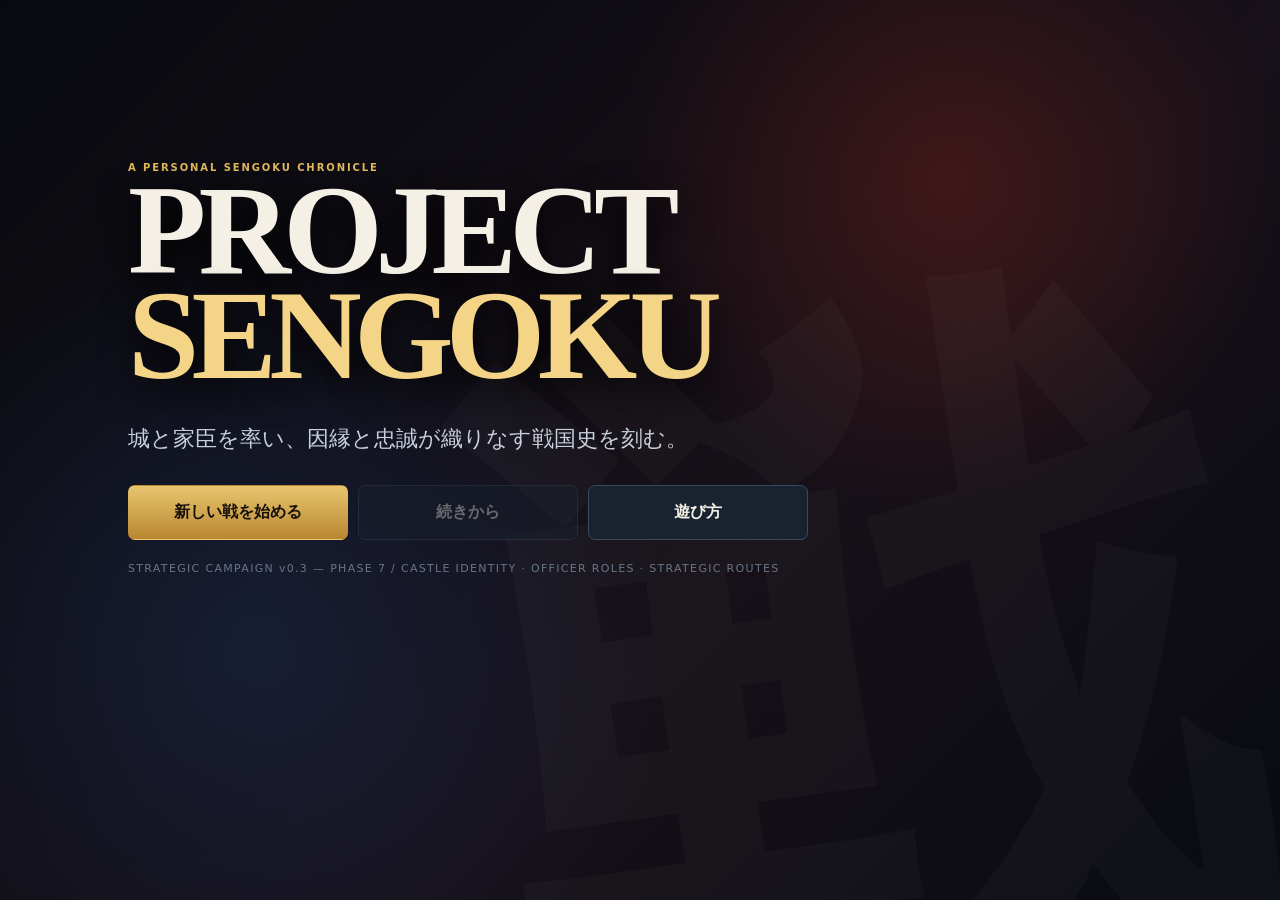
==== Project_Sengoku_GitHub_Pages_Core_Phase7/index.html @ 26a8bd22 "Add files via upload" ====
<!doctype html>
<html lang="ja">
<head>
  <meta charset="utf-8">
  <meta name="viewport" content="width=device-width,initial-scale=1,viewport-fit=cover">
  <meta name="theme-color" content="#090c12">
  <meta name="apple-mobile-web-app-capable" content="yes">
  <meta name="apple-mobile-web-app-status-bar-style" content="black-translucent">
  <link rel="manifest" href="manifest.webmanifest">
  <title>Project Sengoku — Strategic Campaign v0.3</title>
  <link rel="stylesheet" href="styles/tokens.css">
  <link rel="stylesheet" href="styles/base.css">
  <link rel="stylesheet" href="styles/layout.css">
  <link rel="stylesheet" href="styles/components.css">
  <link rel="stylesheet" href="styles/responsive.css">
  <script defer src="src/namespace.js"></script>
  <script defer src="src/config/constants.js"></script>
  <script defer src="src/config/balance.js"></script>
  <script defer src="src/data/factions.js"></script>
  <script defer src="src/data/castles.js"></script>
  <script defer src="src/data/castleTraits.js"></script>
  <script defer src="src/data/officers.js"></script>
  <script defer src="src/data/tactics.js"></script>
  <script defer src="src/data/unitTypes.js"></script>
  <script defer src="src/data/events.js"></script>
  <script defer src="src/data/contentPacks.js"></script>
  <script defer src="src/data/eventExtensions.js"></script>
  <script defer src="src/data/difficulties.js"></script>
  <script defer src="src/data/scenarios.js"></script>
  <script defer src="src/data/diplomacy.js"></script>
  <script defer src="src/state/schema.js"></script>
  <script defer src="src/state/createInitialState.js"></script>
  <script defer src="src/state/validateState.js"></script>
  <script defer src="src/state/migrateState.js"></script>
  <script defer src="src/systems/officerSystem.js"></script>
  <script defer src="src/systems/unitSystem.js"></script>
  <script defer src="src/systems/armySystem.js"></script>
  <script defer src="src/systems/relationshipSystem.js"></script>
  <script defer src="src/systems/loyaltySystem.js"></script>
  <script defer src="src/systems/rivalrySystem.js"></script>
  <script defer src="src/systems/eventSystem.js"></script>
  <script defer src="src/systems/prisonerSystem.js"></script>
  <script defer src="src/systems/diplomacySystem.js"></script>
  <script defer src="src/systems/releaseSystem.js"></script>
  <script defer src="src/systems/domesticSystem.js"></script>
  <script defer src="src/systems/victorySystem.js"></script>
  <script defer src="src/systems/siegeSystem.js"></script>
  <script defer src="src/systems/battleSystem.js"></script>
  <script defer src="src/systems/aiSystem.js"></script>
  <script defer src="src/systems/turnSystem.js"></script>
  <script defer src="src/systems/battleAdapter.js"></script>
  <script defer src="src/systems/uxSystem.js"></script>
  <script defer src="src/save/saveSystem.js"></script>
  <script defer src="src/ui/dom.js"></script>
  <script defer src="src/ui/uxGuide.js"></script>
  <script defer src="src/ui/mobileCampaign.js"></script>
  <script defer src="src/ui/renderMap.js"></script>
  <script defer src="src/ui/renderOfficers.js"></script>
  <script defer src="src/ui/renderArmy.js"></script>
  <script defer src="src/ui/renderBattle.js"></script>
  <script defer src="src/ui/renderModals.js"></script>
  <script defer src="src/ui/renderEvents.js"></script>
  <script defer src="src/ui/renderDiplomacy.js"></script>
  <script defer src="src/ui/debugPanel.js"></script>
  <script defer src="src/ui/renderApp.js"></script>
  <script defer src="src/main.js"></script>
</head>
<body>
  <a class="skip-link" href="#mainGameContent">ゲーム本編へ移動</a>
  <section id="titleScreen" class="screen active" aria-labelledby="gameTitle">
    <div class="title-box">
      <p class="kicker">A PERSONAL SENGOKU CHRONICLE</p>
      <h1 id="gameTitle">PROJECT<br><span>SENGOKU</span></h1>
      <p class="tagline">城と家臣を率い、因縁と忠誠が織りなす戦国史を刻む。</p>
      <div class="title-actions">
        <button id="newGameButton" class="button primary">新しい戦を始める</button>
        <button id="continueButton" class="button secondary">続きから</button>
        <button id="helpButton" class="button secondary">遊び方</button>
      </div>
      <p class="version">STRATEGIC CAMPAIGN v0.3 — PHASE 7 / CASTLE IDENTITY · OFFICER ROLES · STRATEGIC ROUTES</p>
    </div>
  </section>

  <section id="gameScreen" class="screen">
    <header class="topbar">
      <div><p id="dateLabel" class="kicker">永禄元年</p><h2 id="seasonLabel">春・軍議</h2></div>
      <div id="resourceBar" class="resources"></div>
      <button id="menuButton" class="icon-button" aria-label="メニュー">☰</button>
    </header>
    <section id="guidePanel" class="guide-panel hidden" aria-label="次の行動案内" aria-live="polite"></section>
    <main id="mainGameContent" class="game-layout" tabindex="-1">
      <section id="mapPanel" class="panel map-panel">
        <div class="panel-heading"><div><p class="kicker">SENGOKU CAMPAIGN</p><h3 id="campaignMapTitle">戦国戦線</h3></div><strong id="victoryGoal" class="goal">全城を支配</strong></div>
        <div class="map-scroll-shell"><div id="mapArea" class="map-area"><svg id="roadLayer" class="roads" viewBox="0 0 1000 480" preserveAspectRatio="none"></svg><div id="castleLayer"></div><div id="armyLayer" class="army-layer"></div><p id="mapNote" class="map-note"></p></div></div><div id="mobileSelectionDock" class="mobile-selection-dock" aria-live="polite"></div>
      </section>
      <aside id="sidePanel" class="panel side-panel">
        <div class="panel-heading"><div><p class="kicker">CASTLE & RETAINERS</p><h3>城と家臣</h3></div><button id="chronicleButton" class="text-button">戦国記</button></div>
        <div id="castleDetail"></div>
        <div class="log-wrap"><p class="kicker">軍議記録</p><div id="eventLog" class="event-log"></div><button id="nextSeasonButton" class="end-turn"><span>今季の命令を終了</span><strong>季節を進める</strong></button></div>
      </aside>
      <section id="councilPanel" class="panel council-panel"><div class="panel-heading"><div><p class="kicker">RETAINER PROPOSALS</p><h3 id="councilTitle">最初の一手</h3></div><span id="phaseBadge" class="badge">初陣前</span></div><div id="proposalList" class="proposals"></div></section>
    </main>
  </section>

  <nav id="mobileNav" class="mobile-nav" aria-label="戦略画面ナビゲーション">
    <button type="button" data-mobile-nav="map" aria-current="page"><span aria-hidden="true">地</span><strong>地図</strong></button>
    <button type="button" data-mobile-nav="side"><span aria-hidden="true">城</span><strong>城</strong></button>
    <button type="button" data-mobile-nav="council"><span aria-hidden="true">議</span><strong>軍議</strong></button>
    <button type="button" data-mobile-end-turn data-mobile-nav="end-turn"><span aria-hidden="true">季</span><strong>次季</strong></button>
    <button type="button" data-mobile-nav="menu"><span aria-hidden="true">☰</span><strong>メニュー</strong></button>
  </nav>

  <div id="modalBackdrop" class="modal-backdrop hidden"><section class="modal" role="dialog" aria-modal="true" aria-labelledby="modalHeading" tabindex="-1"><button id="modalCloseButton" class="modal-close" aria-label="閉じる">×</button><div id="modalContent"></div></section></div>


  <div id="campaignRotateOverlay" class="campaign-rotate-overlay" aria-hidden="true">
    <div class="campaign-rotate-card">
      <div class="rotate-phone" aria-hidden="true">▯↻</div>
      <strong>横向きでプレイしてください</strong>
      <small>Project Sengokuはスマートフォン横画面を基準に設計されています。</small>
    </div>
  </div>

  <div id="tacticalOverlay" class="tactical-overlay hidden" aria-hidden="true">
    <iframe id="tacticalFrame" title="Project Sengoku リアルタイム会戦" allow="fullscreen" loading="eager"></iframe>
  </div>
  <div id="toast" class="toast" role="status" aria-live="polite"></div>
  <aside id="debugPanel" class="debug-panel hidden" aria-label="デバッグパネル"></aside>
  <input id="saveImportInput" type="file" accept="application/json,.json" class="hidden">
</body>
</html>
---- Project_Sengoku_GitHub_Pages_Core_Phase7/styles/tokens.css ----
:root {
  --bg: #090c12; --panel: #121923; --panel-2: #192332; --line: #344257;
  --text: #f4f0e6; --muted: #9eaaba; --gold: #e2b95c; --gold-2: #f4d486;
  --blue: #4f84e8; --red: #d65353; --green: #55bd78; --danger: #e37974;
  --shadow: 0 22px 65px rgba(0,0,0,.43); --radius: 10px;
  font-family: "Hiragino Sans", "Yu Gothic", "Noto Sans JP", system-ui, sans-serif;
}
---- Project_Sengoku_GitHub_Pages_Core_Phase7/styles/base.css ----
* { box-sizing: border-box; }
html, body { margin: 0; min-height: 100%; background: var(--bg); color: var(--text); }
button, select, input, textarea { font: inherit; }
button { cursor: pointer; }
button:disabled { cursor: not-allowed; opacity: .38; }
h1, h2, h3, h4 { font-family: Georgia, "Yu Mincho", serif; }
.hidden { display: none !important; }
.screen { display: none; min-height: 100vh; }
.screen.active { display: block; }
.kicker { margin: 0 0 5px; color: var(--gold); font-size: 10px; font-weight: 900; letter-spacing: .19em; }
.muted { color: var(--muted); }
.good { color: #8cd7a8; }
.bad { color: #e9938e; }
.major { color: #f0cf7a; font-weight: 800; }
.panel { background: rgba(18,25,35,.97); border: 1px solid #2e3b4f; border-radius: var(--radius); box-shadow: var(--shadow); }
.button { border: 1px solid transparent; border-radius: 7px; padding: 11px 16px; font-weight: 900; color: var(--text); }
.button:hover:not(:disabled) { transform: translateY(-1px); }
.button.primary { background: linear-gradient(#e9c56f,#b98631); color: #17110a; }
.button.secondary { background: #192330; border-color: #3b4a60; }
.button.danger { background: #4a2327; border-color: #824047; color: #ffd9d6; }
.wide { width: 100%; }
.text-button { border: 0; background: transparent; color: var(--gold-2); font-weight: 800; }
.badge { padding: 5px 9px; border: 1px solid #40516a; border-radius: 16px; color: #b7c2d0; font-size: 9px; }

.skip-link { position: fixed; left: 12px; top: 12px; z-index: 100; transform: translateY(-180%); padding: 10px 14px; border-radius: 6px; background: #f4d486; color: #17110a; font-weight: 900; }
.skip-link:focus { transform: translateY(0); }
button:focus-visible, select:focus-visible, input:focus-visible, textarea:focus-visible, [tabindex]:focus-visible { outline: 3px solid var(--gold-2); outline-offset: 3px; }
kbd { display: inline-block; min-width: 1.8em; padding: 2px 6px; border: 1px solid #627089; border-bottom-width: 2px; border-radius: 4px; background: #0a1018; color: #f4f0e6; text-align: center; font-size: .86em; }
body.large-text { font-size: 118%; }
body.large-text .kicker, body.large-text small, body.large-text .resource span { font-size: .72rem; }
body.high-contrast { --bg: #000; --panel: #080808; --panel-2: #111; --line: #f4d486; --text: #fff; --muted: #e2e2e2; }
body.high-contrast .panel, body.high-contrast .resource, body.high-contrast .choice, body.high-contrast .command, body.high-contrast .modal { border-color: #e8d699; }
body.high-contrast .text-button, body.high-contrast .kicker { color: #ffe788; }
body.reduced-motion *, body.reduced-motion *::before, body.reduced-motion *::after { scroll-behavior: auto !important; animation: none !important; transition: none !important; }
---- Project_Sengoku_GitHub_Pages_Core_Phase7/styles/layout.css ----
#titleScreen { position: relative; overflow: hidden; background: radial-gradient(circle at 74% 20%,rgba(160,43,31,.3),transparent 28%),radial-gradient(circle at 20% 72%,rgba(35,70,132,.28),transparent 34%),linear-gradient(135deg,#080a0f,#171018 60%,#080b11); }
#titleScreen::after { content: "戦"; position: absolute; right: 3vw; bottom: -18vh; font: 700 min(72vw,760px)/1 serif; color: rgba(255,255,255,.025); transform: rotate(-8deg); }
.title-box { position: relative; z-index: 1; width: min(720px,calc(100vw - 40px)); margin-left: clamp(25px,10vw,150px); padding-top: clamp(90px,18vh,185px); }
.title-box h1 { margin: 0; font: 700 clamp(64px,10vw,140px)/.82 Georgia,"Yu Mincho",serif; letter-spacing: -.06em; text-shadow: 0 12px 35px #000; }
.title-box h1 span { color: var(--gold-2); }
.tagline { margin: 32px 0 28px; color: #c7d0dc; font-size: clamp(17px,2vw,22px); line-height: 1.7; }
.title-actions { display: flex; gap: 10px; flex-wrap: wrap; }
.title-actions .button { min-width: 220px; padding: 16px 24px; }
.version { margin-top: 22px; color: #697688; font-size: 11px; letter-spacing: .12em; }
.topbar { min-height: 84px; padding: 13px clamp(14px,3vw,42px); display: grid; grid-template-columns: 1fr auto 44px; gap: 18px; align-items: center; background: #0b1018; border-bottom: 1px solid #283548; }
.topbar h2 { margin: 0; font-size: 25px; }
.resources { display: flex; gap: 7px; }
.resource { min-width: 72px; padding: 8px 10px; background: #111925; border: 1px solid #2d3a4e; border-radius: 6px; }
.resource span { display: block; color: var(--muted); font-size: 9px; }
.resource strong { font-size: 16px; }
.icon-button { width: 42px; height: 42px; border: 1px solid #36455b; background: #151e29; color: white; border-radius: 7px; font-size: 19px; }
.game-layout { display: grid; grid-template-columns: minmax(610px,1fr) 365px; grid-template-areas: "map side" "council side"; gap: 14px; padding: 14px clamp(14px,3vw,42px) 30px; max-width: 1540px; margin: 0 auto; }
.map-panel { grid-area: map; overflow: hidden; }
.side-panel { grid-area: side; display: flex; flex-direction: column; min-height: 690px; }
.council-panel { grid-area: council; }
.panel-heading { min-height: 65px; padding: 13px 16px; display: flex; justify-content: space-between; align-items: center; border-bottom: 1px solid #2b384b; }
.panel-heading h3 { margin: 0; font-size: 22px; }
.goal { color: var(--gold-2); font-size: 14px; }
.map-area { position: relative; height: 480px; overflow: hidden; background: radial-gradient(circle at 50% 45%,rgba(83,105,141,.15),transparent 45%),linear-gradient(145deg,#182332,#101722); }
.roads { position: absolute; inset: 0; width: 100%; height: 100%; pointer-events: none; }
.roads line { stroke: #6a7484; stroke-width: 4; stroke-linecap: round; opacity: .65; }
.roads line.front { stroke: #b5904d; stroke-dasharray: 10 8; opacity: .9; }
.map-note { position: absolute; left: 15px; bottom: 14px; max-width: 430px; margin: 0; padding: 10px 12px; background: rgba(7,11,17,.82); border: 1px solid #35435a; border-radius: 6px; color: #c5cfdb; font-size: 11px; line-height: 1.55; }
.log-wrap { margin-top: auto; padding: 14px; }
.event-log { height: 145px; overflow: auto; padding: 9px; background: #080d13; border: 1px solid #29374a; border-radius: 6px; color: #cbd3df; font-size: 10px; line-height: 1.6; }
.event-log div { padding: 3px 0; border-bottom: 1px solid rgba(255,255,255,.035); }

.guide-panel { max-width: 1540px; margin: 14px auto 0; padding: 0 clamp(14px,3vw,42px); }
.map-scroll-shell { width: 100%; overflow: hidden; }
.mobile-nav { display: none; }
---- Project_Sengoku_GitHub_Pages_Core_Phase7/styles/components.css ----
.castle { position: absolute; transform: translate(-50%,-50%); width: 132px; padding: 10px; border-radius: 8px; color: white; background: #152033; border: 2px solid currentColor; box-shadow: 0 12px 25px rgba(0,0,0,.38); text-align: center; }
.castle.f-aotsuki { color: #7caaff; background: rgba(23,43,78,.95); }
.castle.f-tokizawa { color: #f07d79; background: rgba(68,28,31,.95); }
.castle.f-yukishiro { color: #78d99a; background: rgba(24,67,45,.95); }
.castle.selected { outline: 3px solid #ffe2a0; outline-offset: 5px; }
.castle.scouted::after { content: "偵察済"; position: absolute; right: -9px; top: -10px; padding: 2px 5px; border-radius: 10px; background: #243044; color: #f3d786; font-size: 8px; }
.castle strong, .castle small { display: block; }
.castle small { margin-top: 4px; color: #dce4ef; font-size: 9px; }
.castle-detail { padding: 14px; }
.castle-title { display: flex; justify-content: space-between; align-items: flex-start; }
.castle-title h3 { margin: 0; font-size: 27px; }
.stat-grid { display: grid; grid-template-columns: 1fr 1fr; gap: 7px; margin: 12px 0; }
.stat-grid div { padding: 9px 10px; background: #0c121a; border: 1px solid #29364a; border-radius: 6px; }
.stat-grid span { color: var(--muted); font-size: 9px; }
.stat-grid strong { float: right; }
.officer-line { display: flex; align-items: center; gap: 8px; padding: 8px; border: 1px solid transparent; border-radius: 7px; cursor: pointer; }
.officer-line:hover { background: #202b3a; border-color: #45566f; }
.officer-seal { display: grid; place-items: center; width: 32px; height: 32px; border: 1px solid #526078; border-radius: 50%; color: var(--gold); font: 700 15px serif; }
.officer-line small { display: block; color: var(--muted); }
.command-grid { display: grid; grid-template-columns: 1fr 1fr; gap: 7px; margin-top: 10px; }
.command { min-height: 60px; padding: 8px; background: #16202c; border: 1px solid #334258; border-radius: 7px; color: white; text-align: left; }
.command strong, .command small { display: block; }
.command small { margin-top: 3px; color: var(--muted); font-size: 8px; }
.command.attack { border-color: #704047; }
.end-turn { width: 100%; margin-top: 9px; padding: 12px 15px; display: flex; justify-content: space-between; align-items: center; background: linear-gradient(#3b2d17,#241c10); border: 1px solid #82642c; border-radius: 7px; color: #f2ce76; }
.end-turn span { font-size: 9px; }
.proposals { display: grid; grid-template-columns: repeat(3,1fr); gap: 9px; padding: 12px; }
.proposal { padding: 11px; background: #151e29; border: 1px solid #303e53; border-radius: 7px; }
.proposal h4 { margin: 3px 0 6px; font-size: 16px; }
.proposal p { min-height: 48px; margin: 0; color: #b8c3d1; font-size: 10px; line-height: 1.5; }
.proposal .button { width: 100%; margin-top: 9px; padding: 8px; font-size: 10px; }
.modal-backdrop { position: fixed; inset: 0; z-index: 80; display: grid; place-items: center; padding: 18px; background: rgba(0,0,0,.76); backdrop-filter: blur(5px); }
.modal { position: relative; width: min(760px,100%); max-height: 92vh; overflow: auto; padding: 25px; background: #121923; border: 1px solid #45536a; border-radius: 10px; box-shadow: 0 30px 100px #000; }
.modal-close { position: absolute; right: 10px; top: 9px; width: 34px; height: 34px; border: 0; background: transparent; color: #a4b0c1; font-size: 25px; }
.modal h2 { margin: 0 0 10px; font-size: 29px; }
.modal p { color: #bdc7d4; line-height: 1.72; }
.modal-actions { display: flex; justify-content: flex-end; gap: 8px; margin-top: 17px; flex-wrap: wrap; }
.choices { display: grid; gap: 8px; margin-top: 12px; }
.choice { padding: 12px; background: #17212e; border: 1px solid #35445a; border-radius: 7px; color: white; text-align: left; }
.choice strong, .choice small { display: block; }
.choice small { margin-top: 4px; color: #aeb9c7; font-size: 9px; }
.choice:disabled { cursor: not-allowed; opacity: .72; }
.event-view { max-height: 78vh; overflow-y: auto; overscroll-behavior: contain; }
.event-choices { grid-template-columns: 1fr; }
.event-choice:focus-visible { outline: 3px solid #e2b95c; outline-offset: 2px; }
.field { display: block; margin: 11px 0; }
.field span { display: block; margin-bottom: 5px; color: var(--muted); font-size: 9px; }
.field select, .field input, .field textarea { width: 100%; padding: 11px; background: #0f1620; color: white; border: 1px solid #35445a; border-radius: 6px; }
.field textarea { min-height: 180px; font-family: ui-monospace, monospace; font-size: 11px; }
.record { padding: 10px 0; border-bottom: 1px solid #2c394c; }
.record strong { color: var(--gold-2); }
.loyalty-meter { height: 9px; margin: 9px 0; background: #090e15; border: 1px solid #2e3a4d; border-radius: 9px; overflow: hidden; }
.loyalty-meter i { display: block; height: 100%; background: linear-gradient(90deg,#b63f45,#e0b95c 48%,#55bd78); }
.toast { position: fixed; left: 50%; bottom: 24px; z-index: 90; transform: translate(-50%,15px); opacity: 0; padding: 10px 16px; background: #202a38; border: 1px solid #4b5c73; border-radius: 6px; transition: .2s; pointer-events: none; }
.toast.show { transform: translate(-50%,0); opacity: 1; }
.toast.error { border-color: #a34d55; color: #ffd9d6; }
.debug-panel { position: fixed; z-index: 70; top: 10px; right: 10px; width: min(430px,calc(100vw - 20px)); max-height: calc(100vh - 20px); overflow: auto; padding: 14px; background: rgba(8,12,18,.98); border: 1px solid #7b6530; border-radius: 8px; box-shadow: var(--shadow); }
.debug-panel h3 { margin: 0 0 8px; }
.debug-actions { display: grid; grid-template-columns: 1fr 1fr; gap: 6px; }
.debug-panel pre { max-height: 250px; overflow: auto; padding: 8px; background: #030507; color: #bcd0e5; font-size: 9px; white-space: pre-wrap; }
.diplomacy-stats { display: grid; grid-template-columns: repeat(4,1fr); gap: 7px; margin: 12px 0; }
.diplomacy-stats div { padding: 9px; background: #0c121a; border: 1px solid #29364a; border-radius: 6px; }
.diplomacy-stats span,.diplomacy-stats strong { display: block; }
.diplomacy-stats span { color: var(--muted); font-size: 9px; }
.diplomacy-actions { display: grid; grid-template-columns: repeat(3,1fr); gap: 7px; margin: 12px 0; }
.diplomacy-actions .button { min-height: 52px; text-align: left; }
.diplomacy-actions small { display: block; margin-top: 3px; color: var(--muted); font-size: 8px; }
.diplomacy-actions button:disabled { opacity: .45; cursor: not-allowed; }
.diplomacy-options { margin-top: 12px; padding: 10px; border: 1px solid #35445a; border-radius: 7px; }

.guide-primary { display: flex; align-items: center; justify-content: space-between; gap: 18px; padding: 14px 16px; border: 1px solid #4d5d76; border-radius: 10px; background: linear-gradient(135deg,rgba(31,44,61,.98),rgba(21,29,41,.98)); box-shadow: var(--shadow); }
.guide-primary strong { display: block; color: var(--gold-2); font-size: 18px; }
.guide-primary p:not(.kicker) { margin: 5px 0 0; color: #c3cedb; line-height: 1.55; font-size: 12px; }
.guide-actions { display: flex; gap: 8px; flex-wrap: wrap; flex: 0 0 auto; }
.tutorial-checklist { display: grid; grid-template-columns: auto 1fr auto; align-items: center; gap: 15px; margin-top: 8px; padding: 10px 14px; border: 1px solid #344257; border-radius: 8px; background: rgba(9,14,21,.93); }
.tutorial-checklist ol { display: flex; gap: 8px 14px; flex-wrap: wrap; margin: 0; padding: 0; list-style: none; }
.tutorial-checklist li { color: #c4ceda; font-size: 10px; }
.tutorial-checklist li span { display: inline-block; width: 18px; color: #7f8b9c; }
.tutorial-checklist li.done { color: #85d8a2; text-decoration: line-through; text-decoration-thickness: 1px; }
.tutorial-checklist li.done span { color: #85d8a2; }
.help-grid { display: grid; grid-template-columns: 1fr 1fr; gap: 12px; margin: 12px 0; }
.help-grid section, details { padding: 12px; border: 1px solid #344257; border-radius: 8px; background: #0d141e; }
.help-grid h3 { margin-top: 0; }
details { margin-top: 9px; }
summary { cursor: pointer; color: var(--gold-2); font-weight: 900; }
.glossary { display: grid; grid-template-columns: max-content 1fr; gap: 8px 12px; }
.glossary dt { color: var(--gold-2); font-weight: 900; }
.glossary dd { margin: 0; color: #bec9d6; }
.settings-list { display: grid; gap: 8px; margin: 14px 0; }
.toggle-row { display: flex; align-items: center; justify-content: space-between; gap: 18px; padding: 12px; border: 1px solid #344257; border-radius: 8px; background: #0d141e; }
.toggle-row span { display: block; }
.toggle-row strong, .toggle-row small { display: block; }
.toggle-row small { margin-top: 4px; color: var(--muted); }
.toggle-row input { width: 24px; height: 24px; flex: 0 0 auto; accent-color: var(--gold); }
.setup-guide-toggle { margin: 11px 0; }
.officer-line { width: 100%; background: transparent; color: inherit; text-align: left; }
.officer-line > span:last-child { min-width: 0; }
.mobile-nav button[aria-current="page"] { color: var(--gold-2); border-color: var(--gold); }

/* Core v1.0 final readability */
.modal, .record, .proposal, .choice, .guide-primary { overflow-wrap: anywhere; }
.modal pre { max-width: 100%; overflow: auto; }
.ending-stats { display: grid; grid-template-columns: repeat(3,minmax(0,1fr)); gap: 8px; margin: 16px 0; }
.ending-stats div { min-width: 0; padding: 11px; border: 1px solid #344257; border-radius: 8px; background: #0d141e; }
.ending-stats span, .ending-stats strong { display: block; }
.ending-stats span { color: var(--muted); font-size: 9px; }
.ending-stats strong { margin-top: 4px; color: var(--gold-2); }
:focus-visible { outline: 3px solid #e2b95c; outline-offset: 2px; }

/* Playable Loop Phase 2: mobile-first Army Marching */
.army-layer { position: absolute; inset: 0; z-index: 6; pointer-events: none; }
.army-marker { position: absolute; transform: translate(-50%,-50%); min-width: 112px; min-height: 52px; padding: 7px 9px 7px 34px; border: 2px solid #e6c76e; border-radius: 10px; background: rgba(27,31,39,.96); color: #fff5d6; text-align: left; box-shadow: 0 12px 28px rgba(0,0,0,.48); pointer-events: auto; z-index: 8; }
.army-marker.player { border-color: #f0cf7a; background: linear-gradient(145deg,rgba(55,45,23,.98),rgba(24,29,38,.98)); }
.army-marker.enemy { border-color: #e16f6b; }
.army-marker strong, .army-marker small { display: block; white-space: nowrap; }
.army-marker strong { font-size: 11px; }
.army-marker small { margin-top: 2px; color: #d7dce4; font-size: 8px; }
.army-flag { position: absolute; left: 8px; top: 9px; display: grid; place-items: center; width: 20px; height: 30px; background: #e0b95c; color: #17110a; font: 900 12px serif; clip-path: polygon(0 0,100% 0,100% 74%,50% 100%,0 74%); }
.army-summary-strip { display: grid; grid-template-columns: repeat(3,minmax(0,1fr)); gap: 7px; margin: 12px 0; }
.army-summary-strip span { min-width: 0; padding: 9px; border: 1px solid #344257; border-radius: 7px; background: #0d141e; color: var(--muted); font-size: 9px; }
.army-summary-strip strong { display: block; margin-top: 4px; color: var(--gold-2); font-size: 13px; overflow-wrap: anywhere; }
.army-unit-builder { display: grid; gap: 9px; margin: 12px 0; }
.army-unit-card { padding: 11px; border: 1px solid #344257; border-radius: 9px; background: #0d141e; }
.army-unit-card.commander { border-color: #876b2d; background: linear-gradient(145deg,#17160f,#0d141e); }
.army-unit-card .field { margin: 7px 0; }
.army-unit-row { display: grid; grid-template-columns: 1fr 1fr; gap: 8px; }
.army-detail-units { display: grid; gap: 0; }


/* Playable Loop Phase 3: Domestic MVP */
.domestic-stats { grid-template-columns: repeat(2,minmax(0,1fr)); }
.domestic-economy-strip { display: grid; grid-template-columns: repeat(4,minmax(0,1fr)); gap: 7px; margin: 10px 0 12px; }
.domestic-economy-strip span { min-width: 0; padding: 8px 9px; border: 1px solid #3b4659; border-radius: 7px; background: linear-gradient(145deg,#101923,#0a1119); color: var(--muted); font-size: 8px; }
.domestic-economy-strip strong { display: block; margin-top: 3px; color: var(--gold-2); font-size: 12px; overflow-wrap: anywhere; }
.army-cost-strip { margin-top: 8px; }
.army-upkeep-hint { padding: 9px 10px; border-left: 3px solid #8b6e31; background: rgba(50,41,21,.38); border-radius: 5px; }

/* Phase 4: full-screen mobile Tactical Battle boundary */
.tactical-overlay { position: fixed; inset: 0; z-index: 3000; width: 100vw; height: 100dvh; background: #080b0d; padding: 0; margin: 0; }
.tactical-overlay.hidden { display: none !important; }
.tactical-overlay iframe { width: 100%; height: 100%; border: 0; display: block; background: #10130e; }
body.tactical-open { overflow: hidden; touch-action: none; }
.army-marker.in-battle { z-index: 12; box-shadow: 0 0 0 2px rgba(221,179,79,.65), 0 0 22px rgba(221,93,63,.55); }
.army-marker.in-battle .army-flag { animation: tacticalPulse 1.1s ease-in-out infinite alternate; }
@keyframes tacticalPulse { from { transform: scale(.94); } to { transform: scale(1.08); } }

/* Phase 5 — Siege / occupation loop */
.army-marker.besieging { z-index: 13; border-color: #e29c45; box-shadow: 0 0 0 2px rgba(226,156,69,.4), 0 0 24px rgba(202,79,42,.5); }
.army-marker.besieging .army-flag { background: #d96a3d; color: #fff6e7; animation: siegePulse 1.25s ease-in-out infinite alternate; }
@keyframes siegePulse { from { transform: translateY(0) scale(.96); } to { transform: translateY(-2px) scale(1.06); } }
.siege-status-card, .siege-result { margin: 10px 0; padding: 11px 12px; border: 1px solid #805d2b; border-radius: 9px; background: linear-gradient(145deg,rgba(62,39,22,.9),rgba(18,21,27,.98)); }
.siege-status-card strong, .siege-result strong { color: #f2d38a; }
.siege-status-card p, .siege-result p { margin: 6px 0; }
.siege-status-card small, .siege-result small { color: #d9c8a5; }
.siege-meter { height: 8px; margin: 8px 0; overflow: hidden; border: 1px solid #4c3d2a; border-radius: 999px; background: #090c10; }
.siege-meter > span { display: block; height: 100%; max-width: 100%; border-radius: inherit; background: linear-gradient(90deg,#b85e39,#e8bd63); }
.siege-result.captured { border-color: #7a6d2d; background: linear-gradient(145deg,rgba(56,53,20,.82),rgba(19,26,23,.98)); }
.siege-result.holding { border-color: #9a562f; }

/* Phase 6 — Mobile Campaign UX */
.mobile-selection-dock { display: none; }
.campaign-rotate-overlay { display: none; }
.mobile-nav button span, .mobile-nav button strong { display: block; }
.mobile-nav button span { font: 800 16px/1 Georgia,"Yu Mincho",serif; color: #e7c76f; }
.mobile-nav button strong { margin-top: 2px; font-size: 9px; }
.mobile-nav button[aria-current="page"] { border-color: #876b2d; background: linear-gradient(180deg,rgba(76,61,29,.6),rgba(24,30,39,.95)); color: #fff3d0; }
.mobile-nav [data-mobile-end-turn] { border-color: rgba(185,134,49,.48); background: rgba(80,57,24,.42); }

/* Phase 7 — strategic depth: castle identity, officer roles, strategic routes */
.castle-profile-mini { position: absolute; left: 5px; top: 5px; display: grid; place-items: center; width: 19px; height: 19px; border-radius: 50%; border: 1px solid currentColor; background: rgba(5,8,12,.55); font-style: normal; font-size: 8px; }
.castle-identity-card { display: grid; grid-template-columns: 46px minmax(0,1fr); gap: 10px; align-items: start; margin: 9px 0; padding: 10px; border: 1px solid #46546a; border-radius: 9px; background: linear-gradient(135deg,#161f2b,#0d141e); }
.castle-identity-icon { display: grid; place-items: center; width: 46px; height: 46px; border: 1px solid #806833; border-radius: 50%; background: #2b2416; color: #f0cf78; font: 800 14px/1 Georgia,"Yu Mincho",serif; }
.castle-identity-card small,.castle-identity-card strong,.castle-identity-card p { display: block; }
.castle-identity-card small { color: #91a0b3; font-size: 8px; }
.castle-identity-card strong { color: #f7df9b; font-size: 15px; }
.castle-identity-card p { margin: 3px 0 5px; color: #bec9d6; font-size: 9px; line-height: 1.45; }
.castle-trait-tags { display: flex; flex-wrap: wrap; gap: 4px; }
.castle-trait-tags em { padding: 2px 6px; border: 1px solid #4b5b72; border-radius: 999px; color: #ccd5e0; background: #111a26; font-style: normal; font-size: 7px; }
.assignment-strip { display: grid; grid-template-columns: repeat(4,minmax(0,1fr)); gap: 5px; margin: 7px 0; }
.assignment-strip span { min-width: 0; padding: 6px 7px; border: 1px solid #3b485c; border-radius: 6px; background: #101823; }
.assignment-strip small,.assignment-strip strong { display: block; overflow: hidden; text-overflow: ellipsis; white-space: nowrap; }
.assignment-strip small { color: #8e9bad; font-size: 7px; }
.assignment-strip strong { margin-top: 2px; color: #f0d581; font-size: 10px; }
.assignment-chip { display: inline-block; margin-left: 5px; padding: 1px 5px; border: 1px solid #59677a; border-radius: 999px; color: #bdc7d3; background: #111923; font-style: normal; font-size: 7px; vertical-align: 2px; }
.assignment-chip.assignment-governor,.assignment-record.assignment-governor { border-color: #8b6f32; color: #f2d27d; }
.assignment-chip.assignment-domestic,.assignment-record.assignment-domestic { border-color: #4e795d; color: #9bdfaf; }
.assignment-chip.assignment-army,.assignment-record.assignment-army { border-color: #81494b; color: #f0a6a8; }
.assignment-record { display: grid; grid-template-columns: auto 1fr auto; align-items: center; gap: 8px; margin: 10px 0; padding: 8px 10px; border: 1px solid #46546a; border-radius: 7px; background: #0d151f; }
.assignment-record span,.assignment-record small { color: #8f9bad; font-size: 8px; }
.assignment-record strong { color: inherit; }
.strategic-route-record { border: 1px solid #52627a; border-radius: 7px; padding: 8px 10px; background: #0e1721; }
---- Project_Sengoku_GitHub_Pages_Core_Phase7/styles/responsive.css ----
@media (max-width: 1050px) {
  .topbar { grid-template-columns: 1fr 44px; }
  .resources { grid-column: 1 / 3; overflow: auto; }
  .game-layout { grid-template-columns: 1fr; grid-template-areas: "map" "side" "council"; }
  .side-panel { min-height: auto; }
  .proposals { grid-template-columns: 1fr; }
  .map-area { height: 430px; }
}
@media (max-width: 620px) {
  .event-view { max-height: calc(100vh - 72px); }
  .title-box { margin-left: 20px; padding-top: 85px; }
  .map-area { height: 390px; }
  .castle { width: 105px; padding: 8px; }
  .castle strong { font-size: 12px; }
  .command-grid { grid-template-columns: 1fr 1fr; }
  .debug-actions { grid-template-columns: 1fr; }
  .diplomacy-stats { grid-template-columns: 1fr 1fr; }
  .diplomacy-actions { grid-template-columns: 1fr 1fr; }
  .diplomacy-actions .button { min-height: 58px; }
}

@media (max-width: 1050px) {
  body { padding-bottom: calc(68px + env(safe-area-inset-bottom)); }
  .guide-panel { margin-top: 10px; }
  .guide-primary { align-items: flex-start; }
  .tutorial-checklist { grid-template-columns: 1fr auto; }
  .tutorial-checklist ol { grid-column: 1 / 3; }
  .mobile-nav { position: fixed; left: 0; right: 0; bottom: 0; z-index: 55; display: grid; grid-template-columns: repeat(5,1fr); padding: 7px 7px calc(7px + env(safe-area-inset-bottom)); background: rgba(8,12,18,.98); border-top: 1px solid #3d4b61; box-shadow: 0 -10px 30px rgba(0,0,0,.42); }
  .mobile-nav button { min-height: 46px; border: 1px solid transparent; border-radius: 6px; background: transparent; color: #c2ccd8; font-size: 10px; font-weight: 900; }
  body.modal-open .mobile-nav { visibility: hidden; pointer-events: none; }
}
@media (max-width: 620px) {
  .topbar { position: sticky; top: 0; z-index: 20; gap: 8px; padding: 10px 12px; }
  .topbar h2 { font-size: 20px; }
  .resources { gap: 5px; padding-bottom: 3px; scroll-snap-type: x proximity; }
  .resource { min-width: 82px; scroll-snap-align: start; }
  .guide-panel { padding: 0 10px; }
  .guide-primary { display: block; padding: 12px; }
  .guide-actions { margin-top: 10px; }
  .guide-actions .button { flex: 1 1 130px; min-height: 46px; }
  .tutorial-checklist { display: block; }
  .tutorial-checklist ol { display: grid; gap: 6px; margin: 9px 0; }
  .game-layout { padding: 10px 10px 24px; }
  .map-panel { overflow: hidden; }
  .map-scroll-shell { overflow-x: auto; overscroll-behavior-x: contain; scrollbar-width: thin; }
  .map-area { width: 760px; height: 390px; }
  .panel-heading { min-height: 58px; padding: 11px 12px; }
  .panel-heading h3 { font-size: 19px; }
  .castle { width: 112px; min-height: 48px; }
  .command, .choice, .button, .end-turn, .icon-button, .text-button { min-height: 44px; }
  .officer-line { min-height: 52px; }
  .modal-backdrop { align-items: end; padding: 0; }
  .modal { width: 100%; max-height: 92dvh; border-radius: 14px 14px 0 0; padding: 22px 16px calc(22px + env(safe-area-inset-bottom)); }
  .modal h2 { font-size: 24px; padding-right: 35px; }
  .modal-actions { display: grid; grid-template-columns: 1fr; }
  .modal-actions .button { width: 100%; }
  .help-grid { grid-template-columns: 1fr; }
  .glossary { grid-template-columns: 1fr; }
  .glossary dd { margin-bottom: 8px; }
  .toggle-row { align-items: flex-start; }
  .toast { width: calc(100vw - 24px); bottom: calc(78px + env(safe-area-inset-bottom)); text-align: center; }
}

@media (max-width: 620px) {
  .ending-stats { grid-template-columns: 1fr 1fr; }
  .ending-stats strong { font-size: 12px; }
  .record p, .proposal p, .modal p, .choice small { overflow-wrap: anywhere; }
}

/* Phase 2 mobile-first Army controls */
@media (max-width: 620px) {
  .army-marker { min-width: 102px; min-height: 48px; padding: 6px 7px 6px 31px; }
  .army-marker strong { font-size: 10px; }
  .army-marker small { font-size: 7px; }
  .army-summary-strip { grid-template-columns: repeat(3,minmax(76px,1fr)); overflow-x: auto; }
  .army-unit-row { grid-template-columns: 1fr 1fr; }
  .army-unit-card select, .army-unit-card input { min-height: 46px; font-size: 16px; }
}
@media (orientation: landscape) and (max-height: 520px) {
  body { padding-bottom: calc(58px + env(safe-area-inset-bottom)); }
  .topbar { padding-top: calc(6px + env(safe-area-inset-top)); padding-left: calc(10px + env(safe-area-inset-left)); padding-right: calc(10px + env(safe-area-inset-right)); }
  .resources { max-height: 48px; }
  .game-layout { padding-left: calc(8px + env(safe-area-inset-left)); padding-right: calc(8px + env(safe-area-inset-right)); }
  .map-area { height: 330px; }
  .mobile-nav { padding-left: calc(7px + env(safe-area-inset-left)); padding-right: calc(7px + env(safe-area-inset-right)); }
  .modal { max-height: 96dvh; padding-top: 16px; }
  .army-unit-builder { grid-template-columns: repeat(3,minmax(0,1fr)); }
  .army-unit-row { grid-template-columns: 1fr; }
}


/* Phase 3 Domestic MVP mobile-first economy cards */
@media (max-width: 620px) {
  .domestic-stats { grid-template-columns: repeat(2,minmax(0,1fr)); }
  .domestic-economy-strip { grid-template-columns: repeat(4,minmax(84px,1fr)); overflow-x: auto; overscroll-behavior-x: contain; padding-bottom: 2px; }
  .domestic-economy-strip span { scroll-snap-align: start; min-height: 48px; }
  .command-grid .command { min-height: 58px; }
}
@media (orientation: landscape) and (max-height: 520px) {
  .domestic-economy-strip { grid-template-columns: repeat(4,minmax(92px,1fr)); }
  .castle-detail { padding: 10px; }
  .domestic-stats { margin: 8px 0; }
}

@media (max-width: 950px) and (orientation: landscape) {
  .siege-status-card, .siege-result { padding: 9px 10px; margin: 8px 0; }
  .siege-status-card p, .siege-result p { font-size: 12px; line-height: 1.45; }
  .siege-status-card small, .siege-result small { font-size: 10px; }
}

/* Phase 6 — landscape smartphone game shell, not a shrunken desktop page */
@media (max-width: 950px) and (orientation: landscape) {
  body.game-active.mobile-campaign { height: 100dvh; overflow: hidden; padding-bottom: 0; overscroll-behavior: none; }
  body.game-active.mobile-campaign #gameScreen { height: 100dvh; min-height: 0; overflow: hidden; }
  body.game-active.mobile-campaign .topbar {
    position: relative; top: auto; z-index: 30; min-height: 54px; height: 54px;
    grid-template-columns: minmax(128px,170px) 1fr 42px; gap: 7px;
    padding: calc(5px + env(safe-area-inset-top)) calc(8px + env(safe-area-inset-right)) 5px calc(8px + env(safe-area-inset-left));
  }
  body.game-active.mobile-campaign .topbar .kicker { margin-bottom: 1px; font-size: 7px; }
  body.game-active.mobile-campaign .topbar h2 { font-size: 17px; line-height: 1.05; white-space: nowrap; }
  body.game-active.mobile-campaign .resources { grid-column: auto; display: grid; grid-template-columns: repeat(3,minmax(54px,1fr)); gap: 4px; overflow: visible; padding: 0; }
  body.game-active.mobile-campaign .resource { min-width: 0; padding: 4px 6px; border-radius: 5px; }
  body.game-active.mobile-campaign .resource span { font-size: 7px; }
  body.game-active.mobile-campaign .resource strong { display: block; font-size: 12px; white-space: nowrap; overflow: hidden; text-overflow: ellipsis; }
  body.game-active.mobile-campaign .resource-faction,
  body.game-active.mobile-campaign .resource-castles,
  body.game-active.mobile-campaign .resource-army { display: none; }
  body.game-active.mobile-campaign .icon-button { width: 40px; height: 40px; min-height: 40px; }

  body.game-active.mobile-campaign #guidePanel { display: none !important; }
  body.game-active.mobile-campaign .game-layout {
    display: block; width: 100%; max-width: none; height: calc(100dvh - 108px - env(safe-area-inset-top) - env(safe-area-inset-bottom));
    margin: 0; padding: 5px calc(6px + env(safe-area-inset-right)) 5px calc(6px + env(safe-area-inset-left)); overflow: hidden;
  }
  body.game-active.mobile-campaign .game-layout > .panel { display: none; height: 100%; min-height: 0; border-radius: 8px; overflow: hidden; }
  body.game-active.mobile-campaign[data-mobile-view="map"] #mapPanel,
  body.game-active.mobile-campaign[data-mobile-view="side"] #sidePanel,
  body.game-active.mobile-campaign[data-mobile-view="council"] #councilPanel { display: flex; flex-direction: column; }

  body.game-active.mobile-campaign .panel-heading { flex: 0 0 42px; min-height: 42px; height: 42px; padding: 6px 10px; }
  body.game-active.mobile-campaign .panel-heading .kicker { font-size: 7px; margin-bottom: 1px; }
  body.game-active.mobile-campaign .panel-heading h3 { font-size: 16px; }
  body.game-active.mobile-campaign .goal { max-width: 48%; overflow: hidden; text-overflow: ellipsis; white-space: nowrap; font-size: 10px; }

  body.game-active.mobile-campaign .map-scroll-shell { flex: 1 1 auto; min-height: 0; overflow: hidden; }
  body.game-active.mobile-campaign .map-area { width: 100%; height: 100%; min-height: 0; }
  body.game-active.mobile-campaign .map-note { left: 7px; bottom: 7px; max-width: 50%; padding: 5px 7px; font-size: 8px; line-height: 1.3; pointer-events: none; }
  body.game-active.mobile-campaign .castle { width: 92px; min-height: 42px; padding: 5px 7px; transform: translate(-50%,-50%); }
  body.game-active.mobile-campaign .castle strong { font-size: 10px; }
  body.game-active.mobile-campaign .castle small { font-size: 7px; }
  body.game-active.mobile-campaign .army-marker { min-width: 88px; min-height: 40px; padding: 5px 6px 5px 27px; transform: translate(-50%,-50%); }
  body.game-active.mobile-campaign .army-flag { left: 6px; top: 7px; width: 17px; height: 25px; font-size: 10px; }

  body.game-active.mobile-campaign .mobile-selection-dock {
    position: absolute; left: calc(10px + env(safe-area-inset-left)); right: calc(10px + env(safe-area-inset-right)); bottom: 8px; z-index: 16;
    display: flex; align-items: center; justify-content: space-between; gap: 8px; min-height: 54px; padding: 6px 7px;
    border: 1px solid #526077; border-radius: 10px; background: rgba(8,13,20,.94); box-shadow: 0 8px 28px rgba(0,0,0,.45); backdrop-filter: blur(8px);
  }
  body.game-active.mobile-campaign .map-panel { position: relative; }
  body.game-active.mobile-campaign .mobile-selection-copy { display: flex; align-items: center; gap: 7px; min-width: 0; }
  body.game-active.mobile-campaign .mobile-selection-copy > div { min-width: 0; }
  body.game-active.mobile-campaign .mobile-selection-copy small,
  body.game-active.mobile-campaign .mobile-selection-copy strong,
  body.game-active.mobile-campaign .mobile-selection-copy span { display: block; white-space: nowrap; overflow: hidden; text-overflow: ellipsis; }
  body.game-active.mobile-campaign .mobile-selection-copy small { color: var(--muted); font-size: 7px; }
  body.game-active.mobile-campaign .mobile-selection-copy strong { color: #fff2ca; font-size: 13px; }
  body.game-active.mobile-campaign .mobile-selection-copy span { color: #c4ceda; font-size: 8px; }
  body.game-active.mobile-campaign .mobile-selection-seal { flex: 0 0 34px; display: grid !important; place-items: center; width: 34px; height: 34px; border-radius: 50%; border: 1px solid #82672d; background: #372d17; color: #f3d47f; font: 800 12px/1 Georgia,"Yu Mincho",serif; }
  body.game-active.mobile-campaign .mobile-selection-seal.enemy { border-color: #8a403c; background: #351c1d; color: #f3aaa3; }
  body.game-active.mobile-campaign .mobile-selection-actions { display: flex; gap: 5px; flex: 0 0 auto; }
  body.game-active.mobile-campaign .mobile-selection-actions .button { min-height: 38px; padding: 7px 11px; font-size: 10px; }

  body.game-active.mobile-campaign #sidePanel,
  body.game-active.mobile-campaign #councilPanel { overflow-y: auto; overscroll-behavior-y: contain; -webkit-overflow-scrolling: touch; }
  body.game-active.mobile-campaign #sidePanel .castle-detail { padding: 8px 10px; }
  body.game-active.mobile-campaign #sidePanel .log-wrap { margin-top: 0; padding: 8px 10px 12px; }
  body.game-active.mobile-campaign #sidePanel .event-log { height: 76px; }
  body.game-active.mobile-campaign .domestic-stats { grid-template-columns: repeat(4,minmax(0,1fr)); gap: 5px; }
  body.game-active.mobile-campaign .stat-grid > div { padding: 6px; }
  body.game-active.mobile-campaign .stat-grid span { font-size: 7px; }
  body.game-active.mobile-campaign .stat-grid strong { font-size: 11px; }
  body.game-active.mobile-campaign .domestic-economy-strip { grid-template-columns: repeat(4,minmax(0,1fr)); overflow: visible; gap: 5px; margin: 6px 0; }
  body.game-active.mobile-campaign .domestic-economy-strip span { min-height: 0; padding: 5px 6px; font-size: 7px; }
  body.game-active.mobile-campaign .domestic-economy-strip strong { font-size: 10px; }
  body.game-active.mobile-campaign .officer-line { min-height: 38px; padding-top: 5px; padding-bottom: 5px; }
  body.game-active.mobile-campaign .officer-line small { font-size: 7px; }
  body.game-active.mobile-campaign .command-grid { grid-template-columns: repeat(4,minmax(0,1fr)); gap: 5px; }
  body.game-active.mobile-campaign .command-grid .command { min-height: 48px; padding: 6px; }
  body.game-active.mobile-campaign .command-grid .command strong { font-size: 9px; }
  body.game-active.mobile-campaign .command-grid .command small { font-size: 6.5px; line-height: 1.25; }
  body.game-active.mobile-campaign .proposals { grid-template-columns: repeat(3,minmax(0,1fr)); gap: 6px; padding: 7px; }
  body.game-active.mobile-campaign .proposal { min-height: 0; padding: 8px; }
  body.game-active.mobile-campaign .proposal h4 { margin: 3px 0; font-size: 12px; }
  body.game-active.mobile-campaign .proposal p { margin: 4px 0; font-size: 8px; line-height: 1.35; }
  body.game-active.mobile-campaign .proposal .button { min-height: 38px; padding: 6px 8px; font-size: 9px; }

  body.game-active.mobile-campaign .mobile-nav {
    position: fixed; left: 0; right: 0; bottom: 0; z-index: 55; height: calc(54px + env(safe-area-inset-bottom));
    display: grid; grid-template-columns: repeat(5,1fr); gap: 4px; padding: 4px calc(6px + env(safe-area-inset-right)) calc(4px + env(safe-area-inset-bottom)) calc(6px + env(safe-area-inset-left));
    background: rgba(7,11,17,.98); border-top: 1px solid #3d4b61; box-shadow: 0 -8px 26px rgba(0,0,0,.46);
  }
  body.game-active.mobile-campaign .mobile-nav button { min-height: 44px; padding: 3px 2px; border-radius: 7px; }
  body.game-active.mobile-campaign .modal-backdrop { z-index: 200; }
  body.game-active.mobile-campaign .toast { bottom: calc(61px + env(safe-area-inset-bottom)); }
}

@media (max-width: 950px) and (orientation: portrait) {
  body.game-active .campaign-rotate-overlay {
    position: fixed; inset: 0; z-index: 2900; display: grid; place-items: center; padding: 24px;
    background: radial-gradient(circle at 50% 35%,rgba(84,65,29,.28),transparent 40%),#080c12;
  }
  .campaign-rotate-card { width: min(360px,90vw); padding: 28px 22px; border: 1px solid #66522b; border-radius: 16px; background: #121923; text-align: center; box-shadow: 0 24px 80px rgba(0,0,0,.6); }
  .campaign-rotate-card .rotate-phone { margin-bottom: 14px; color: #edca72; font-size: 46px; line-height: 1; }
  .campaign-rotate-card strong { display: block; font: 800 20px/1.4 Georgia,"Yu Mincho",serif; color: #fff0bd; }
  .campaign-rotate-card small { display: block; margin-top: 10px; color: #aeb9c7; line-height: 1.6; }
}

@media (max-width: 950px) and (orientation: landscape) {
  body.game-active.mobile-campaign .castle-profile-mini { width: 15px; height: 15px; left: 3px; top: 3px; font-size: 6px; }
  body.game-active.mobile-campaign .castle-identity-card { grid-template-columns: 34px minmax(0,1fr); gap: 7px; margin: 5px 0; padding: 6px 7px; }
  body.game-active.mobile-campaign .castle-identity-icon { width: 34px; height: 34px; font-size: 10px; }
  body.game-active.mobile-campaign .castle-identity-card strong { font-size: 11px; }
  body.game-active.mobile-campaign .castle-identity-card p { margin: 1px 0 3px; font-size: 7px; line-height: 1.25; }
  body.game-active.mobile-campaign .castle-trait-tags em { padding: 1px 4px; font-size: 6px; }
  body.game-active.mobile-campaign .assignment-strip { gap: 4px; margin: 5px 0; }
  body.game-active.mobile-campaign .assignment-strip span { padding: 4px 5px; }
  body.game-active.mobile-campaign .assignment-strip small { font-size: 6px; }
  body.game-active.mobile-campaign .assignment-strip strong { font-size: 8px; }
  body.game-active.mobile-campaign .assignment-chip { font-size: 6px; }
  body.game-active.mobile-campaign .assignment-record { padding: 6px 7px; }
}
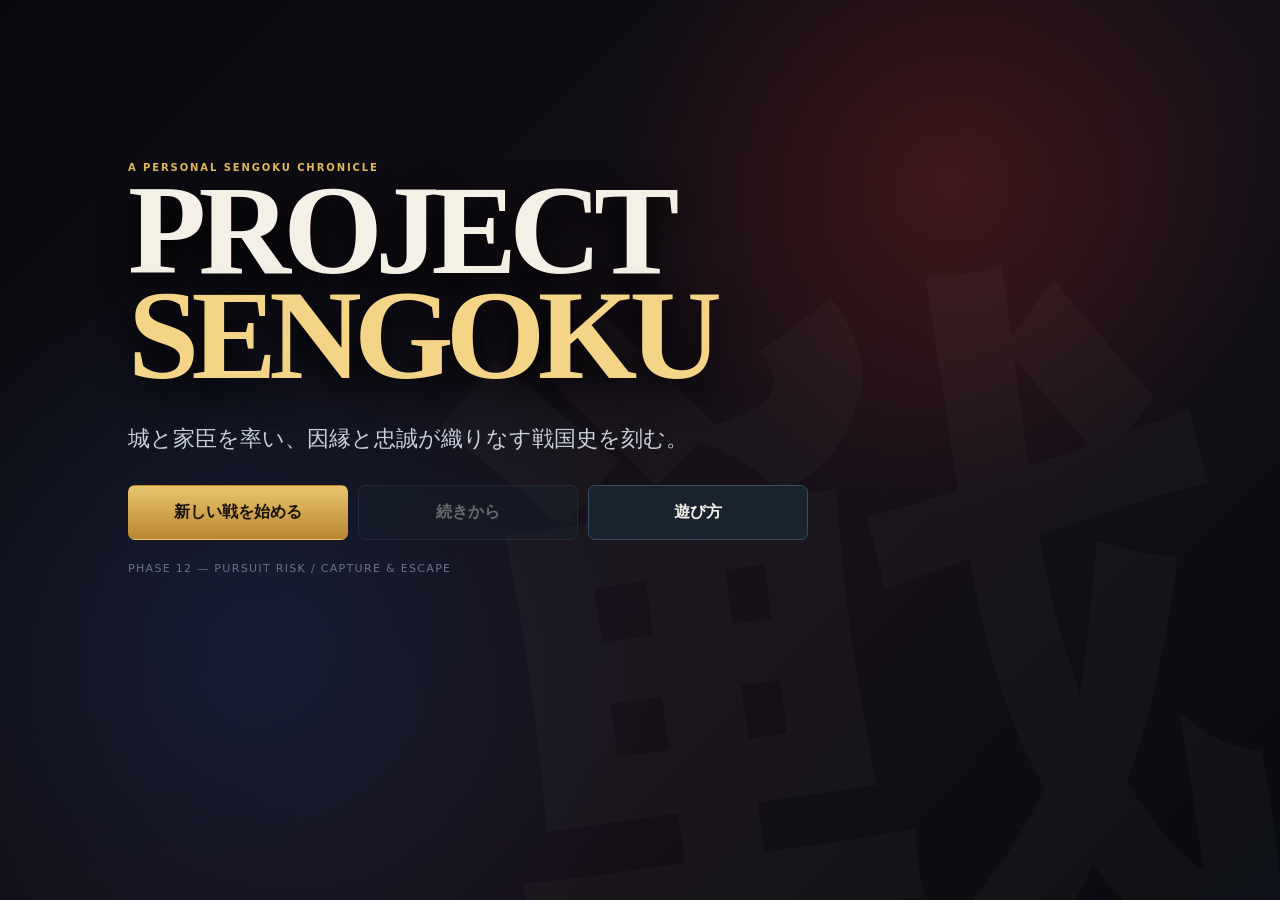
==== commit c070c3b7: "Add files via upload" ====
--- a/Project_Sengoku_GitHub_Pages_Core_Phase7/index.html
+++ b/Project_Sengoku_GitHub_Pages_Core_Phase7/index.html
@@ -1,17 +1,19 @@
 <!doctype html>
 <html lang="ja">
 <head>
+  <!-- Strategic Visual UI-1 baseline retained; Strategic Visual UI-2 command layer retained; Phase 12 adds commander capture, escape outcomes, and over-pursuit risk while preserving Phase 11 pursuit doctrine. -->
   <meta charset="utf-8">
   <meta name="viewport" content="width=device-width,initial-scale=1,viewport-fit=cover">
   <meta name="theme-color" content="#090c12">
   <meta name="apple-mobile-web-app-capable" content="yes">
   <meta name="apple-mobile-web-app-status-bar-style" content="black-translucent">
   <link rel="manifest" href="manifest.webmanifest">
-  <title>Project Sengoku — Strategic Campaign v0.3</title>
+  <title>Project Sengoku — Living Front v0.4 / Phase 12 Pursuit Risk & Capture</title>
   <link rel="stylesheet" href="styles/tokens.css">
   <link rel="stylesheet" href="styles/base.css">
   <link rel="stylesheet" href="styles/layout.css">
   <link rel="stylesheet" href="styles/components.css">
+  <link rel="stylesheet" href="styles/strategicVisual.css">
   <link rel="stylesheet" href="styles/responsive.css">
   <script defer src="src/namespace.js"></script>
   <script defer src="src/config/constants.js"></script>
@@ -59,6 +61,8 @@
   <script defer src="src/ui/renderArmy.js"></script>
   <script defer src="src/ui/renderBattle.js"></script>
   <script defer src="src/ui/renderModals.js"></script>
+  <script defer src="src/ui/strategicVisual.js"></script>
+  <script defer src="src/ui/commandVisual.js"></script>
   <script defer src="src/ui/renderEvents.js"></script>
   <script defer src="src/ui/renderDiplomacy.js"></script>
   <script defer src="src/ui/debugPanel.js"></script>
@@ -77,7 +81,7 @@
         <button id="continueButton" class="button secondary">続きから</button>
         <button id="helpButton" class="button secondary">遊び方</button>
       </div>
-      <p class="version">STRATEGIC CAMPAIGN v0.3 — PHASE 7 / CASTLE IDENTITY · OFFICER ROLES · STRATEGIC ROUTES</p>
+      <p class="version">PHASE 12 — PURSUIT RISK / CAPTURE & ESCAPE</p>
     </div>
   </section>
 
